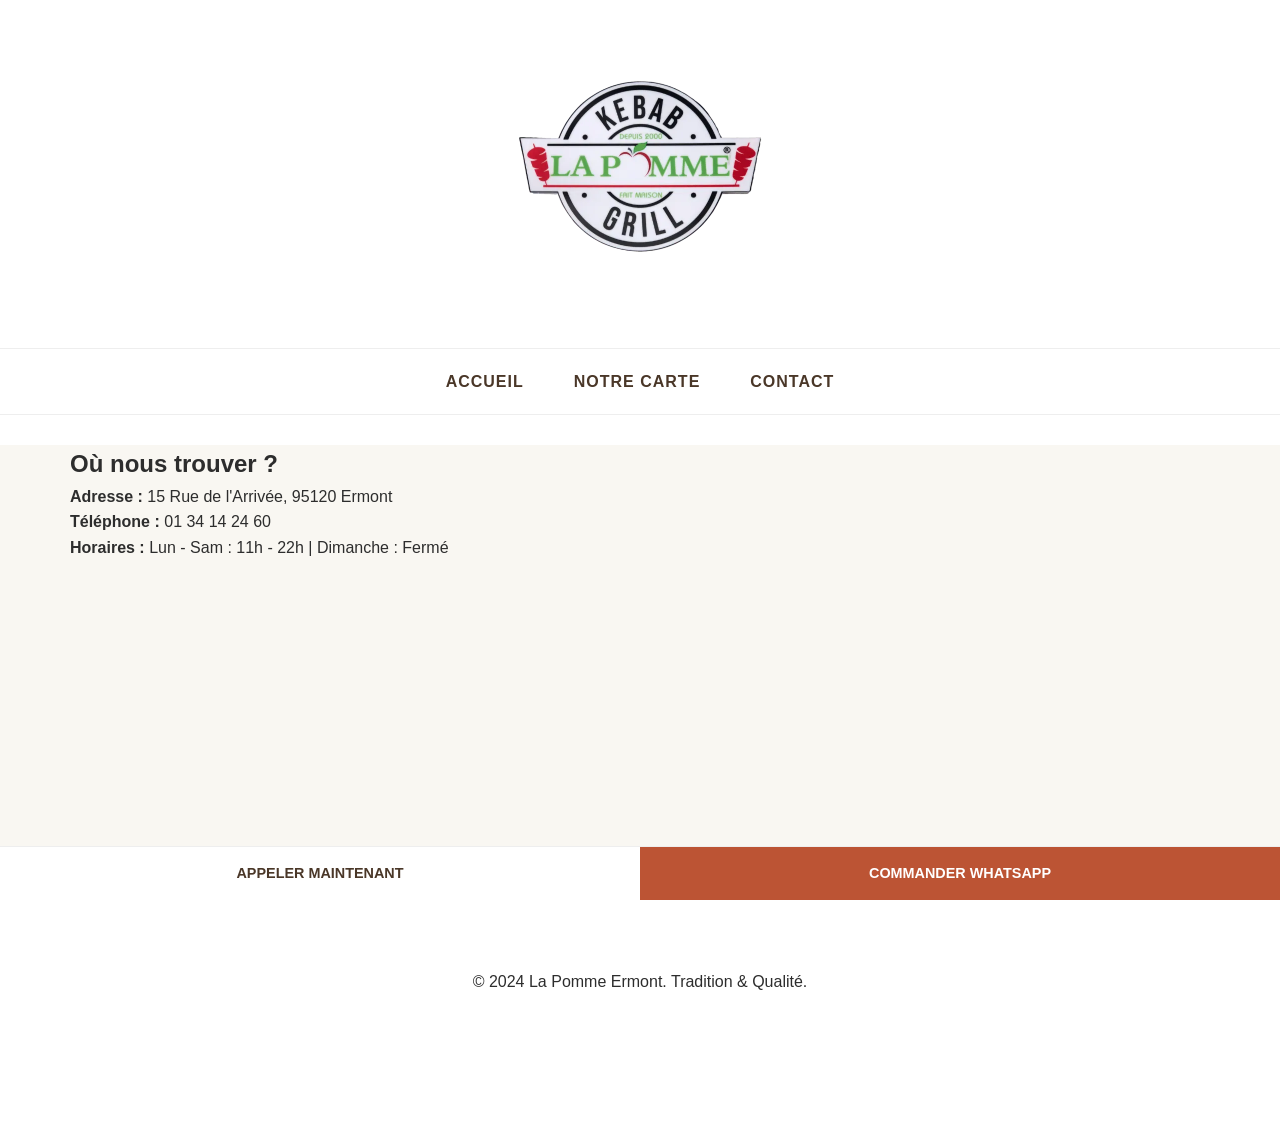
==== contact.html @ bdbdd47b "Add files via upload" ====
<!DOCTYPE html>
<html lang="fr">
<head>
    <meta charset="UTF-8">
    <meta name="viewport" content="width=device-width, initial-scale=1.0">
    <title>Contact - La Pomme Ermont</title>
    <link rel="stylesheet" href="https://cdnjs.cloudflare.com/ajax/libs/font-awesome/6.4.0/css/all.min.css">
    <link rel="stylesheet" href="style.css">
</head>
<body>
    <header id="header-placeholder"></header>

    <section class="container contact-wrap">
        <div class="contact-box">
            <div class="info-text">
                <h2>Où nous trouver ?</h2>
                <div class="divider"></div>
                <p><strong>Adresse :</strong> 15 Rue de l'Arrivée, 95120 Ermont</p>
                <p><strong>Téléphone :</strong> 01 34 14 24 60</p>
                <p><strong>Horaires :</strong> Lun - Sam : 11h - 22h | Dimanche : Fermé</p>
                <div class="map-container">
                    <iframe src="https://www.google.com/maps/embed?pb=!1m18!1m12!1m3!1d2618.349632426466!2d2.2568608!3d48.9848525!2m3!1f0!2f0!3f0!3m2!1i1024!2i768!4f13.1!3m3!1m2!1s0x47e666be3e7be235%3A0x29b93e79370ba882!2s15%20Rue%20de%20l'Arriv%C3%A9e%2C%2095120%20Ermont!5e0!3m2!1sfr!2sfr!4v1710000000000!5m2!1sfr!2sfr" width="100%" height="300" style="border:0; border-radius: 15px;" allowfullscreen="" loading="lazy"></iframe>
                </div>
            </div>
        </div>
    </section>

    <footer id="footer-placeholder"></footer>
    <script src="script.js"></script>
</body>
</html>
---- style.css ----
:root {
    --primary: #BC5434; /* Terracotta */
    --secondary: #4A3728; /* Bois Sombre */
    --bg: #F9F7F2; /* Crème / Papier Kraft léger */
    --white: #ffffff;
    --text: #2d2d2d;
    --spacing: 100px;
}

* { margin: 0; padding: 0; box-sizing: border-box; }
body { font-family: 'Outfit', sans-serif; background: var(--bg); color: var(--text); line-height: 1.6; }
.container { max-width: 1200px; margin: 0 auto; padding: 0 30px; }

/* HEADER & LOGO XXL */
.main-header { padding: 50px 0 30px; text-align: center; background: var(--white); }
.mega-logo { width: 250px; height: auto; transition: 0.3s; }
.main-nav { margin-top: 40px; border-top: 1px solid #eee; border-bottom: 1px solid #eee; padding: 20px 0; }
.nav-links { display: flex; justify-content: center; list-style: none; gap: 50px; }
.nav-links a { text-decoration: none; color: var(--secondary); font-weight: 600; letter-spacing: 1px; transition: 0.3s; }
.nav-links a:hover, .nav-links a.active { color: var(--primary); }

/* HERO */
.hero { height: 70vh; display: flex; align-items: center; justify-content: center; background: linear-gradient(rgba(255,255,255,0.4), rgba(255,255,255,0.4)), url('https://images.unsplash.com/photo-1555939594-58d7cb561ad1?q=80&w=1974'); background-size: cover; background-position: center; text-align: center; }
.hero-content h1 { font-family: 'Playfair Display', serif; font-size: 4.5rem; color: var(--secondary); margin: 20px 0; }
.highlight { color: var(--primary); }
.badge { background: var(--primary); color: white; padding: 8px 20px; border-radius: 50px; font-weight: 600; font-size: 0.8rem; }

/* MENU DISPLAY */
.menu-section { padding: 80px 0; }
.section-intro { text-align: center; margin-bottom: 60px; }
.menu-tabs { display: flex; justify-content: center; gap: 15px; margin-bottom: 60px; flex-wrap: wrap; }
.tab-btn { background: var(--white); border: 2px solid #eee; padding: 12px 30px; border-radius: 50px; cursor: pointer; font-weight: 600; transition: 0.3s; }
.tab-btn.active { background: var(--primary); color: white; border-color: var(--primary); }

.menu-grid-aere { display: grid; grid-template-columns: repeat(auto-fit, minmax(400px, 1fr)); gap: 30px; }
.menu-card { background: var(--white); padding: 35px; border-radius: 20px; display: flex; justify-content: space-between; align-items: flex-start; box-shadow: 0 10px 30px rgba(0,0,0,0.03); border: 1px solid #f0f0f0; }
.item-info h3 { font-size: 1.4rem; color: var(--secondary); margin-bottom: 8px; }
.item-info p { color: #777; font-size: 0.95rem; }
.item-price { font-size: 1.4rem; color: var(--primary); font-weight: 800; }

/* BOUTONS */
.btn { padding: 18px 40px; border-radius: 50px; font-weight: 700; text-decoration: none; display: inline-block; transition: 0.3s; }
.btn-primary { background: var(--secondary); color: white; }
.btn-whatsapp { background: #25D366; color: white; margin-left: 15px; }
.btn:hover { transform: translateY(-5px); box-shadow: 0 10px 20px rgba(0,0,0,0.1); }

/* FOOTER MOBILE */
.sticky-footer { position: fixed; bottom: 0; width: 100%; display: flex; background: var(--white); border-top: 1px solid #eee; z-index: 1000; }
.sticky-btn { flex: 1; text-align: center; padding: 15px; color: var(--secondary); text-decoration: none; font-weight: 700; font-size: 0.9rem; }

@media (max-width: 768px) {
    .hero-content h1 { font-size: 2.8rem; }
    .mega-logo { width: 180px; }
    .nav-links { gap: 20px; font-size: 0.75rem; }
    .menu-grid-aere { grid-template-columns: 1fr; }
}
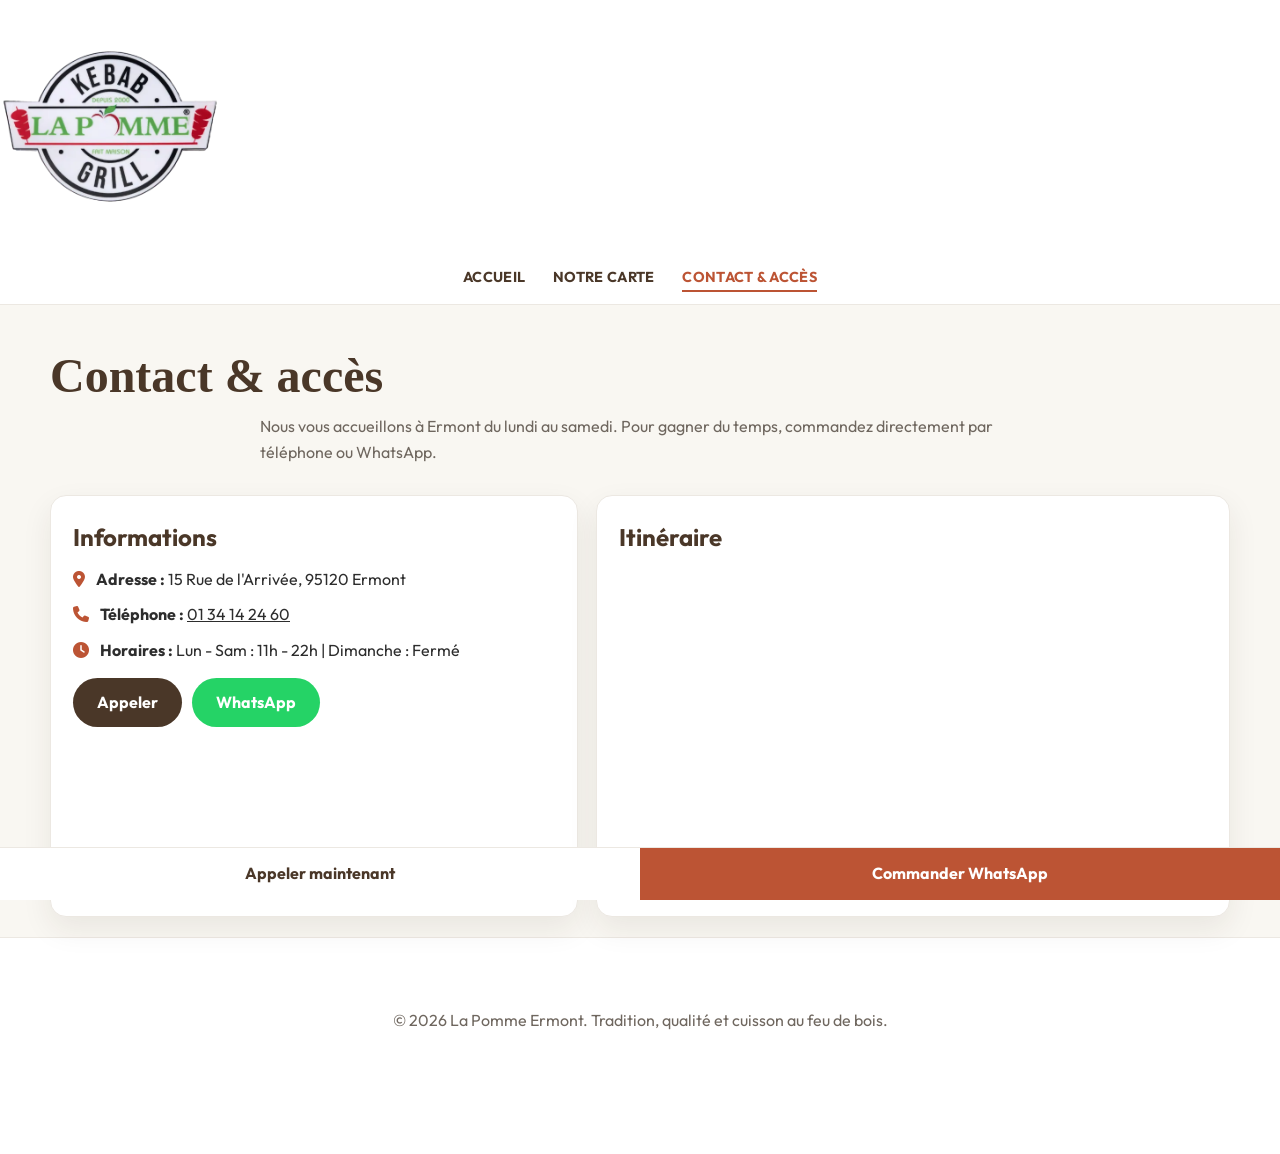
==== commit 0aa44553: "Refonte visuelle et UX complète du site" ====
--- a/contact.html
+++ b/contact.html
@@ -1,31 +1,49 @@
-<!DOCTYPE html>
-<html lang="fr">
-<head>
-    <meta charset="UTF-8">
-    <meta name="viewport" content="width=device-width, initial-scale=1.0">
-    <title>Contact - La Pomme Ermont</title>
-    <link rel="stylesheet" href="https://cdnjs.cloudflare.com/ajax/libs/font-awesome/6.4.0/css/all.min.css">
-    <link rel="stylesheet" href="style.css">
-</head>
-<body>
-    <header id="header-placeholder"></header>
-
-    <section class="container contact-wrap">
-        <div class="contact-box">
-            <div class="info-text">
-                <h2>Où nous trouver ?</h2>
-                <div class="divider"></div>
-                <p><strong>Adresse :</strong> 15 Rue de l'Arrivée, 95120 Ermont</p>
-                <p><strong>Téléphone :</strong> 01 34 14 24 60</p>
-                <p><strong>Horaires :</strong> Lun - Sam : 11h - 22h | Dimanche : Fermé</p>
-                <div class="map-container">
-                    <iframe src="https://www.google.com/maps/embed?pb=!1m18!1m12!1m3!1d2618.349632426466!2d2.2568608!3d48.9848525!2m3!1f0!2f0!3f0!3m2!1i1024!2i768!4f13.1!3m3!1m2!1s0x47e666be3e7be235%3A0x29b93e79370ba882!2s15%20Rue%20de%20l'Arriv%C3%A9e%2C%2095120%20Ermont!5e0!3m2!1sfr!2sfr!4v1710000000000!5m2!1sfr!2sfr" width="100%" height="300" style="border:0; border-radius: 15px;" allowfullscreen="" loading="lazy"></iframe>
-                </div>
-            </div>
-        </div>
-    </section>
-
-    <footer id="footer-placeholder"></footer>
-    <script src="script.js"></script>
-</body>
-</html>+<!DOCTYPE html>
+<html lang="fr">
+<head>
+    <meta charset="UTF-8">
+    <meta name="viewport" content="width=device-width, initial-scale=1.0">
+    <meta name="description" content="Contactez La Pomme Ermont, retrouvez l'adresse, les horaires, l'itinéraire Google Maps et commandez rapidement.">
+    <title>Contact & Accès - La Pomme Ermont</title>
+    <link rel="preconnect" href="https://fonts.googleapis.com">
+    <link rel="preconnect" href="https://fonts.gstatic.com" crossorigin>
+    <link rel="stylesheet" href="https://cdnjs.cloudflare.com/ajax/libs/font-awesome/6.4.0/css/all.min.css">
+    <link href="https://fonts.googleapis.com/css2?family=Outfit:wght@400;600;700&display=swap" rel="stylesheet">
+    <link rel="stylesheet" href="style.css">
+</head>
+<body>
+    <header id="header-placeholder"></header>
+
+    <main class="container contact-wrap">
+        <section class="contact-box">
+            <div class="section-intro left">
+                <h1>Contact & accès</h1>
+                <p>Nous vous accueillons à Ermont du lundi au samedi. Pour gagner du temps, commandez directement par téléphone ou WhatsApp.</p>
+            </div>
+
+            <div class="contact-grid">
+                <article class="info-card">
+                    <h2>Informations</h2>
+                    <p><i class="fa-solid fa-location-dot" aria-hidden="true"></i> <strong>Adresse :</strong> 15 Rue de l'Arrivée, 95120 Ermont</p>
+                    <p><i class="fa-solid fa-phone" aria-hidden="true"></i> <strong>Téléphone :</strong> <a href="tel:0134142460">01 34 14 24 60</a></p>
+                    <p><i class="fa-solid fa-clock" aria-hidden="true"></i> <strong>Horaires :</strong> Lun - Sam : 11h - 22h | Dimanche : Fermé</p>
+                    <div class="contact-actions">
+                        <a href="tel:0134142460" class="btn btn-primary">Appeler</a>
+                        <a href="https://wa.me/33134142460" class="btn btn-whatsapp" target="_blank" rel="noreferrer">WhatsApp</a>
+                    </div>
+                </article>
+
+                <article class="info-card map-card">
+                    <h2>Itinéraire</h2>
+                    <div class="map-container">
+                        <iframe src="https://www.google.com/maps/embed?pb=!1m18!1m12!1m3!1d2617.9157291114095!2d2.25916!3d48.9893!2m3!1f0!2f0!3f0!3m2!1i1024!2i768!4f13.1!3m3!1m2!1s0x47e6670876793e37%3A0x29b93ece790ba882!2s15%20Rue%20de%20l&#39;Arriv%C3%A9e%2C%2095120%20Ermont!5e0!3m2!1sfr!2sfr!4v1700000000000" width="100%" height="320" style="border:0; border-radius: 14px;" allowfullscreen="" loading="lazy" referrerpolicy="no-referrer-when-downgrade"></iframe>
+                    </div>
+                </article>
+            </div>
+        </section>
+    </main>
+
+    <footer id="footer-placeholder"></footer>
+    <script src="script.js"></script>
+</body>
+</html>
--- a/style.css
+++ b/style.css
@@ -1,56 +1,487 @@
-:root {
-    --primary: #BC5434; /* Terracotta */
-    --secondary: #4A3728; /* Bois Sombre */
-    --bg: #F9F7F2; /* Crème / Papier Kraft léger */
-    --white: #ffffff;
-    --text: #2d2d2d;
-    --spacing: 100px;
-}
-
-* { margin: 0; padding: 0; box-sizing: border-box; }
-body { font-family: 'Outfit', sans-serif; background: var(--bg); color: var(--text); line-height: 1.6; }
-.container { max-width: 1200px; margin: 0 auto; padding: 0 30px; }
-
-/* HEADER & LOGO XXL */
-.main-header { padding: 50px 0 30px; text-align: center; background: var(--white); }
-.mega-logo { width: 250px; height: auto; transition: 0.3s; }
-.main-nav { margin-top: 40px; border-top: 1px solid #eee; border-bottom: 1px solid #eee; padding: 20px 0; }
-.nav-links { display: flex; justify-content: center; list-style: none; gap: 50px; }
-.nav-links a { text-decoration: none; color: var(--secondary); font-weight: 600; letter-spacing: 1px; transition: 0.3s; }
-.nav-links a:hover, .nav-links a.active { color: var(--primary); }
-
-/* HERO */
-.hero { height: 70vh; display: flex; align-items: center; justify-content: center; background: linear-gradient(rgba(255,255,255,0.4), rgba(255,255,255,0.4)), url('https://images.unsplash.com/photo-1555939594-58d7cb561ad1?q=80&w=1974'); background-size: cover; background-position: center; text-align: center; }
-.hero-content h1 { font-family: 'Playfair Display', serif; font-size: 4.5rem; color: var(--secondary); margin: 20px 0; }
-.highlight { color: var(--primary); }
-.badge { background: var(--primary); color: white; padding: 8px 20px; border-radius: 50px; font-weight: 600; font-size: 0.8rem; }
-
-/* MENU DISPLAY */
-.menu-section { padding: 80px 0; }
-.section-intro { text-align: center; margin-bottom: 60px; }
-.menu-tabs { display: flex; justify-content: center; gap: 15px; margin-bottom: 60px; flex-wrap: wrap; }
-.tab-btn { background: var(--white); border: 2px solid #eee; padding: 12px 30px; border-radius: 50px; cursor: pointer; font-weight: 600; transition: 0.3s; }
-.tab-btn.active { background: var(--primary); color: white; border-color: var(--primary); }
-
-.menu-grid-aere { display: grid; grid-template-columns: repeat(auto-fit, minmax(400px, 1fr)); gap: 30px; }
-.menu-card { background: var(--white); padding: 35px; border-radius: 20px; display: flex; justify-content: space-between; align-items: flex-start; box-shadow: 0 10px 30px rgba(0,0,0,0.03); border: 1px solid #f0f0f0; }
-.item-info h3 { font-size: 1.4rem; color: var(--secondary); margin-bottom: 8px; }
-.item-info p { color: #777; font-size: 0.95rem; }
-.item-price { font-size: 1.4rem; color: var(--primary); font-weight: 800; }
-
-/* BOUTONS */
-.btn { padding: 18px 40px; border-radius: 50px; font-weight: 700; text-decoration: none; display: inline-block; transition: 0.3s; }
-.btn-primary { background: var(--secondary); color: white; }
-.btn-whatsapp { background: #25D366; color: white; margin-left: 15px; }
-.btn:hover { transform: translateY(-5px); box-shadow: 0 10px 20px rgba(0,0,0,0.1); }
-
-/* FOOTER MOBILE */
-.sticky-footer { position: fixed; bottom: 0; width: 100%; display: flex; background: var(--white); border-top: 1px solid #eee; z-index: 1000; }
-.sticky-btn { flex: 1; text-align: center; padding: 15px; color: var(--secondary); text-decoration: none; font-weight: 700; font-size: 0.9rem; }
-
-@media (max-width: 768px) {
-    .hero-content h1 { font-size: 2.8rem; }
-    .mega-logo { width: 180px; }
-    .nav-links { gap: 20px; font-size: 0.75rem; }
-    .menu-grid-aere { grid-template-columns: 1fr; }
-}+:root {
+    --primary: #bc5434;
+    --primary-dark: #9e452b;
+    --secondary: #4a3728;
+    --bg: #f9f7f2;
+    --white: #ffffff;
+    --text: #2d2d2d;
+    --muted: #6f675f;
+    --border: #ece8e2;
+    --shadow: 0 12px 30px rgba(51, 34, 24, 0.08);
+}
+
+html,
+body {
+    overflow-x: hidden;
+    width: 100%;
+    margin: 0;
+    padding: 0;
+}
+
+* {
+    margin: 0;
+    padding: 0;
+    box-sizing: border-box;
+}
+
+body {
+    font-family: 'Outfit', sans-serif;
+    background: var(--bg);
+    color: var(--text);
+    line-height: 1.6;
+}
+
+img {
+    max-width: 100%;
+    display: block;
+}
+
+a {
+    color: inherit;
+}
+
+.container {
+    max-width: 1180px;
+    margin: 0 auto;
+    padding: 0 22px;
+}
+
+.section {
+    margin: 40px auto;
+}
+
+.spacing-lg {
+    margin-top: 72px;
+}
+
+.section-intro {
+    text-align: center;
+    margin-bottom: 30px;
+}
+
+.section-intro.left {
+    text-align: left;
+}
+
+.section-intro h1,
+.section-intro h2 {
+    font-family: 'Playfair Display', serif;
+    color: var(--secondary);
+    line-height: 1.2;
+    margin-bottom: 10px;
+}
+
+.section-intro h1 {
+    font-size: clamp(2rem, 5vw, 3rem);
+}
+
+.section-intro h2 {
+    font-size: clamp(1.8rem, 4vw, 2.6rem);
+}
+
+.section-intro p {
+    max-width: 760px;
+    margin: 0 auto;
+    color: var(--muted);
+}
+
+.main-header {
+    padding: 24px 0 14px;
+    text-align: center;
+    background: var(--white);
+    position: sticky;
+    top: 0;
+    z-index: 50;
+    border-bottom: 1px solid var(--border);
+}
+
+.mega-logo {
+    width: 220px;
+    height: auto;
+    max-width: 85%;
+}
+
+.main-nav {
+    margin-top: 20px;
+}
+
+.nav-links {
+    display: flex;
+    justify-content: center;
+    list-style: none;
+    gap: 28px;
+    flex-wrap: wrap;
+}
+
+.nav-links a {
+    text-decoration: none;
+    color: var(--secondary);
+    font-weight: 700;
+    letter-spacing: 0.3px;
+    text-transform: uppercase;
+    font-size: 0.9rem;
+    border-bottom: 2px solid transparent;
+    transition: all 0.2s ease;
+    padding-bottom: 4px;
+}
+
+.nav-links a:hover,
+.nav-links a.active {
+    color: var(--primary);
+    border-color: var(--primary);
+}
+
+.hero {
+    min-height: 76vh;
+    display: flex;
+    align-items: center;
+    justify-content: center;
+    background: linear-gradient(rgba(17, 14, 11, 0.45), rgba(17, 14, 11, 0.28)),
+        url('https://images.unsplash.com/photo-1555939594-58d7cb561ad1?q=80&w=1974');
+    background-size: cover;
+    background-position: center;
+    text-align: center;
+    color: #fff;
+    padding: 40px 20px;
+}
+
+.hero-content {
+    max-width: 760px;
+}
+
+.hero-content h1 {
+    font-family: 'Playfair Display', serif;
+    font-size: clamp(2.1rem, 8vw, 4.2rem);
+    color: #fff;
+    margin: 18px 0;
+    line-height: 1.1;
+}
+
+.hero-content p {
+    font-size: clamp(1rem, 2.2vw, 1.2rem);
+    opacity: 0.95;
+}
+
+.highlight {
+    color: #ffd6b9;
+}
+
+.badge {
+    background: var(--primary);
+    color: white;
+    padding: 10px 20px;
+    border-radius: 999px;
+    font-weight: 700;
+    font-size: 0.85rem;
+    text-transform: uppercase;
+    letter-spacing: 0.8px;
+}
+
+.hero-btns {
+    margin-top: 26px;
+    display: flex;
+    gap: 12px;
+    justify-content: center;
+    flex-wrap: wrap;
+}
+
+.btn {
+    padding: 12px 24px;
+    border-radius: 999px;
+    font-weight: 700;
+    text-decoration: none;
+    display: inline-flex;
+    align-items: center;
+    justify-content: center;
+    gap: 8px;
+    transition: transform 0.2s ease, filter 0.2s ease;
+    border: none;
+}
+
+.btn:hover {
+    transform: translateY(-2px);
+    filter: brightness(0.97);
+}
+
+.btn-primary {
+    background: var(--secondary);
+    color: white;
+}
+
+.btn-whatsapp {
+    background: #25d366;
+    color: white;
+}
+
+.feature-grid {
+    display: grid;
+    gap: 18px;
+    grid-template-columns: repeat(auto-fit, minmax(220px, 1fr));
+}
+
+.feature-card {
+    background: var(--white);
+    border: 1px solid var(--border);
+    border-radius: 18px;
+    padding: 24px;
+    box-shadow: var(--shadow);
+}
+
+.feature-card i {
+    color: var(--primary);
+    font-size: 1.4rem;
+    margin-bottom: 10px;
+}
+
+.feature-card h3 {
+    color: var(--secondary);
+    margin-bottom: 8px;
+}
+
+.feature-card p {
+    color: var(--muted);
+}
+
+.cta-strip {
+    background: linear-gradient(135deg, #fff, #f4eee7);
+    border: 1px solid var(--border);
+    border-radius: 18px;
+    padding: 28px;
+    box-shadow: var(--shadow);
+    display: flex;
+    align-items: center;
+    justify-content: space-between;
+    gap: 18px;
+    flex-wrap: wrap;
+}
+
+.cta-strip h2 {
+    margin-bottom: 4px;
+    color: var(--secondary);
+}
+
+.cta-strip p {
+    color: var(--muted);
+}
+
+.menu-section {
+    padding: 46px 0 30px;
+}
+
+.menu-toolbar {
+    display: flex;
+    align-items: center;
+    justify-content: space-between;
+    gap: 16px;
+    flex-wrap: wrap;
+    margin-bottom: 16px;
+}
+
+.menu-tabs {
+    display: flex;
+    justify-content: center;
+    gap: 10px;
+    flex-wrap: wrap;
+}
+
+.tab-btn {
+    background: var(--white);
+    border: 1px solid var(--border);
+    padding: 9px 18px;
+    border-radius: 999px;
+    cursor: pointer;
+    font-weight: 700;
+    color: var(--secondary);
+}
+
+.tab-btn.active {
+    background: var(--primary);
+    color: white;
+    border-color: var(--primary);
+}
+
+.menu-search-wrap {
+    display: inline-flex;
+    align-items: center;
+    background: var(--white);
+    border-radius: 999px;
+    border: 1px solid var(--border);
+    padding: 0 12px;
+    min-width: 260px;
+}
+
+.menu-search-wrap i {
+    color: var(--muted);
+}
+
+.menu-search-wrap input {
+    border: none;
+    outline: none;
+    padding: 11px 8px;
+    width: 100%;
+    font: inherit;
+    background: transparent;
+}
+
+.menu-count {
+    color: var(--muted);
+    margin-bottom: 14px;
+    font-size: 0.95rem;
+}
+
+.menu-grid-aere {
+    display: grid;
+    grid-template-columns: repeat(auto-fit, minmax(280px, 1fr));
+    gap: 16px;
+}
+
+.menu-card {
+    background: var(--white);
+    padding: 18px;
+    border-radius: 14px;
+    display: flex;
+    justify-content: space-between;
+    gap: 10px;
+    border: 1px solid var(--border);
+    box-shadow: 0 8px 18px rgba(30, 19, 11, 0.05);
+}
+
+.menu-card h3 {
+    color: var(--secondary);
+    margin-bottom: 4px;
+}
+
+.menu-card p {
+    color: var(--muted);
+    font-size: 0.95rem;
+}
+
+.item-price {
+    color: var(--primary);
+    font-weight: 800;
+    font-size: 1.15rem;
+    white-space: nowrap;
+}
+
+.empty-state {
+    background: var(--white);
+    border: 1px dashed var(--border);
+    border-radius: 14px;
+    padding: 28px;
+    text-align: center;
+    color: var(--muted);
+}
+
+.contact-wrap {
+    padding: 42px 0 20px;
+}
+
+.contact-box {
+    background: transparent;
+}
+
+.contact-grid {
+    display: grid;
+    grid-template-columns: 1fr 1.2fr;
+    gap: 18px;
+}
+
+.info-card {
+    background: var(--white);
+    border-radius: 16px;
+    border: 1px solid var(--border);
+    padding: 22px;
+    box-shadow: var(--shadow);
+}
+
+.info-card h2 {
+    color: var(--secondary);
+    margin-bottom: 10px;
+}
+
+.info-card p {
+    margin-bottom: 10px;
+}
+
+.info-card i {
+    color: var(--primary);
+    margin-right: 8px;
+}
+
+.contact-actions {
+    display: flex;
+    gap: 10px;
+    margin-top: 14px;
+    flex-wrap: wrap;
+}
+
+.map-container {
+    margin-top: 8px;
+}
+
+.sticky-footer {
+    position: fixed;
+    bottom: 0;
+    width: 100%;
+    display: flex;
+    background: var(--white);
+    border-top: 1px solid var(--border);
+    z-index: 1000;
+}
+
+.sticky-btn {
+    flex: 1;
+    text-align: center;
+    padding: 13px;
+    color: var(--secondary);
+    text-decoration: none;
+    font-weight: 700;
+}
+
+.site-footer {
+    padding: 70px 0 120px;
+    text-align: center;
+    background: #fff;
+    border-top: 1px solid var(--border);
+    color: var(--muted);
+}
+
+.sr-only {
+    position: absolute;
+    width: 1px;
+    height: 1px;
+    padding: 0;
+    margin: -1px;
+    overflow: hidden;
+    clip: rect(0, 0, 0, 0);
+    white-space: nowrap;
+    border: 0;
+}
+
+@media (max-width: 900px) {
+    .contact-grid {
+        grid-template-columns: 1fr;
+    }
+}
+
+@media (max-width: 768px) {
+    .main-header {
+        position: static;
+    }
+
+    .nav-links {
+        gap: 14px;
+    }
+
+    .hero {
+        min-height: 62vh;
+    }
+
+    .cta-strip {
+        padding: 20px;
+    }
+
+    .menu-search-wrap {
+        width: 100%;
+    }
+}
